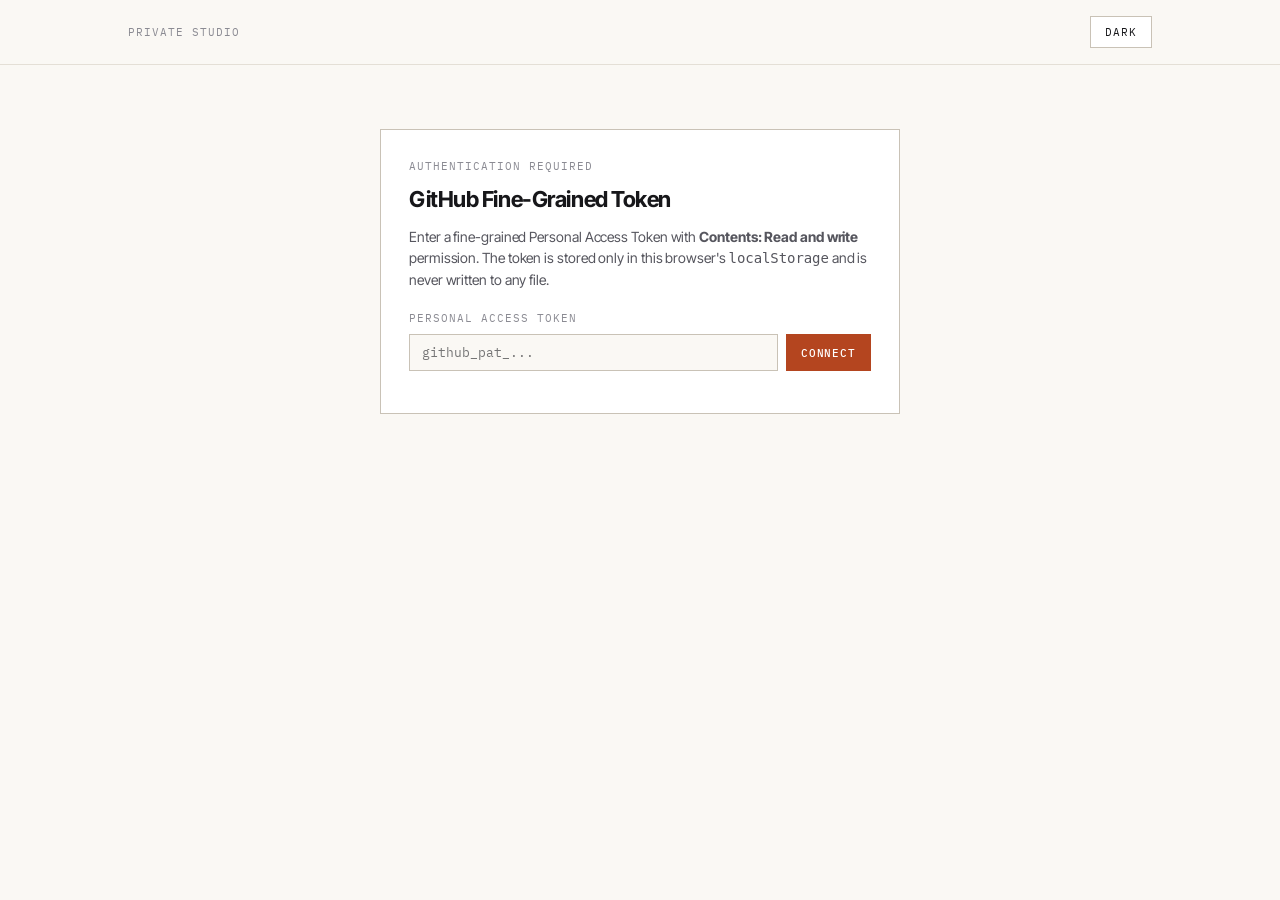
==== admin.html @ c1a2e20f "feat: migrate data.js to content.json and add GitHub API admin studio" ====
<!doctype html>
<html lang="en" data-theme="light">
<head>
  <meta charset="utf-8" />
  <meta name="viewport" content="width=device-width, initial-scale=1" />
  <meta name="robots" content="noindex,nofollow" />
  <title>Admin Panel</title>
  <link rel="preconnect" href="https://fonts.googleapis.com" />
  <link rel="preconnect" href="https://fonts.gstatic.com" crossorigin />
  <link href="https://fonts.googleapis.com/css2?family=IBM+Plex+Mono:wght@400;500;600&family=Inter+Tight:wght@400;500;600;700&display=swap" rel="stylesheet" />
  <link rel="stylesheet" href="styles.css" />
  <link rel="stylesheet" href="admin.css" />
</head>
<body class="admin-body">
  <header class="admin-head">
    <div class="admin-wrap admin-head-inner">
      <div class="admin-brand">
        <span class="admin-mono-label">PRIVATE STUDIO</span>
        <span class="admin-repo-badge" id="repoBadge" hidden></span>
      </div>
      <div class="admin-head-actions">
        <button type="button" class="admin-btn" id="themeToggle" aria-label="Switch colour theme">Dark</button>
        <button type="button" class="admin-btn" id="forgetTokenBtn" hidden>Forget token</button>
      </div>
    </div>
  </header>

  <main class="admin-wrap admin-main">
    <!-- ZERO-LEAK AUTH GATE: Nothing else is shown until token is verified -->
    <section class="admin-auth-card" id="authSection" aria-labelledby="authHeading">
      <div class="admin-mono-label">AUTHENTICATION REQUIRED</div>
      <h1 id="authHeading" class="admin-auth-title">GitHub Fine-Grained Token</h1>
      <p class="admin-auth-desc">
        Enter a fine-grained Personal Access Token with <strong>Contents: Read and write</strong> permission. The token is stored only in this browser's <code>localStorage</code> and is never written to any file.
      </p>
      <form id="authForm" class="admin-auth-form" autocomplete="off">
        <label for="tokenInput" class="admin-mono-label">Personal Access Token</label>
        <div class="admin-auth-row">
          <input
            id="tokenInput"
            type="password"
            placeholder="github_pat_..."
            autocomplete="off"
            spellcheck="false"
            required
          />
          <button type="submit" class="admin-btn admin-btn-accent" id="connectBtn">Connect</button>
        </div>
      </form>
      <div id="authStatus" class="admin-status-msg" role="status" aria-live="polite"></div>
    </section>

    <!-- WORKSPACE: Hidden until GET /repos/madhavkrishnanks/portfolio succeeds -->
    <section id="workspaceSection" hidden>
      <!-- Status / Warning Banner -->
      <div id="globalNotice" class="admin-notice" hidden role="alert"></div>

      <!-- Section Navigation Tabs -->
      <nav class="admin-tabs" role="tablist" aria-label="Content Sections">
        <button type="button" class="admin-tab is-active" role="tab" data-tab="profile">01 // Profile</button>
        <button type="button" class="admin-tab" role="tab" data-tab="projects">02 // Projects</button>
        <button type="button" class="admin-tab" role="tab" data-tab="experience">03 // Experience</button>
        <button type="button" class="admin-tab" role="tab" data-tab="recognition">04 // Recognition</button>
        <button type="button" class="admin-tab" role="tab" data-tab="skills">05 // Skills</button>
        <button type="button" class="admin-tab" role="tab" data-tab="about">06 // About</button>
      </nav>

      <!-- Active Tab Editor Container -->
      <div id="editorContainer" class="admin-editor-surface"></div>

      <!-- Sticky Save Bar -->
      <div class="admin-save-bar" id="saveBar">
        <div class="admin-save-info">
          <div class="admin-mono-label" id="dirtyIndicator">CLEAN // NO UNSAVED CHANGES</div>
          <div class="admin-diff-summary" id="diffSummary">All changes synced with main branch.</div>
        </div>
        <div class="admin-save-actions">
          <button type="button" class="admin-btn" id="reloadRemoteBtn" title="Reload content.json from GitHub">Reload from GitHub</button>
          <button type="button" class="admin-btn" id="restoreBackupBtn" disabled>Restore last local backup</button>
          <button type="button" class="admin-btn admin-btn-accent" id="saveToGithubBtn" disabled>Save to GitHub</button>
        </div>
      </div>
    </section>
  </main>

  <script src="admin.js" defer></script>
</body>
</html>
---- styles.css ----
/* ==================================================================
   Stylesheet — portfolio
   Plain CSS, no framework, no build step.
   ================================================================== */

:root {
  --bg: #faf8f4;
  --surface: #ffffff;
  --ink: #17171a;
  --ink-2: #56565e;
  --ink-3: #8b8b93;
  --rule: #e4dfd6;
  --rule-strong: #c9c2b6;
  --accent: #b4451f;
  --accent-ink: #ffffff;

  --sans: "Inter Tight", -apple-system, BlinkMacSystemFont, "Segoe UI", Roboto,
    Helvetica, Arial, sans-serif;
  --mono: "IBM Plex Mono", ui-monospace, SFMono-Regular, Menlo, Consolas,
    "Liberation Mono", monospace;

  --wrap: 1080px;
  --pad: 28px;

  --board-sub: #1d5544;
  --board-edge: #0e3325;
  --board-copper: #c8763c;
  --board-gold: #d9b25a;
  --board-silk: #f2eee3;
  --board-ic: #191a1c;
  --board-part: #6e6f75;
  --board-hole: #faf8f4;
  --board-plate: #ffffff;
  --board-plate-edge: rgba(20, 20, 22, 0.14);
}

html[data-theme="dark"] {
  --bg: #111112;
  --surface: #17171a;
  --ink: #f2f0ec;
  --ink-2: #a9a9b2;
  --ink-3: #6f6f78;
  --rule: #2a2a2e;
  --rule-strong: #3d3d43;
  --accent: #e2764a;
  --accent-ink: #17171a;

  --board-sub: #22654f;
  --board-edge: #0b2a1e;
  --board-copper: #d98a4e;
  --board-hole: #111112;
  --board-plate: #26262b;
  --board-plate-edge: rgba(255, 255, 255, 0.14);
}

* {
  box-sizing: border-box;
}

html {
  scroll-behavior: smooth;
  -webkit-text-size-adjust: 100%;
}

body {
  margin: 0;
  background: var(--bg);
  color: var(--ink);
  font-family: var(--sans);
  font-size: 16px;
  line-height: 1.6;
  letter-spacing: -0.005em;
  -webkit-font-smoothing: antialiased;
  text-rendering: optimizeLegibility;
}

a {
  color: inherit;
  text-decoration: none;
}

img {
  max-width: 100%;
  display: block;
}

::selection {
  background: var(--accent);
  color: var(--accent-ink);
}

/* ---------- layout ---------- */

.wrap {
  max-width: var(--wrap);
  margin: 0 auto;
  padding: 0 var(--pad);
}

.section {
  padding-block: 78px;
  border-top: 1px solid var(--rule);
}

.section:first-of-type {
  border-top: 0;
}

.section-head {
  display: flex;
  align-items: baseline;
  gap: 16px;
  margin-bottom: 34px;
}

.section-num {
  font-family: var(--mono);
  font-size: 11px;
  letter-spacing: 0.14em;
  color: var(--accent);
  text-transform: uppercase;
  white-space: nowrap;
}

.section-title {
  font-family: var(--mono);
  font-size: 11px;
  font-weight: 500;
  letter-spacing: 0.18em;
  text-transform: uppercase;
  color: var(--ink-2);
  margin: 0;
}

.section-rule {
  flex: 1;
  height: 1px;
  background: var(--rule);
  transform: translateY(-4px);
}

/* ---------- header ---------- */

.site-head {
  position: sticky;
  top: 0;
  z-index: 50;
  background: var(--bg);
  border-bottom: 1px solid var(--rule);
}

.site-head-inner {
  display: flex;
  align-items: center;
  justify-content: space-between;
  gap: 20px;
  height: 58px;
}

.brand {
  font-family: var(--mono);
  font-size: 12px;
  letter-spacing: 0.1em;
  text-transform: uppercase;
  font-weight: 500;
}

.brand span {
  color: var(--ink-3);
}

.nav {
  display: flex;
  align-items: center;
  gap: 22px;
}

.nav a {
  font-family: var(--mono);
  font-size: 11px;
  letter-spacing: 0.12em;
  text-transform: uppercase;
  color: var(--ink-2);
  padding: 4px 0;
  border-bottom: 1px solid transparent;
  transition: color 0.15s, border-color 0.15s;
}

.nav a:hover,
.nav a:focus-visible {
  color: var(--ink);
  border-bottom-color: var(--accent);
}

.theme-toggle {
  font-family: var(--mono);
  font-size: 10px;
  letter-spacing: 0.12em;
  text-transform: uppercase;
  color: var(--ink-2);
  background: transparent;
  border: 1px solid var(--rule-strong);
  padding: 5px 9px;
  cursor: pointer;
  transition: color 0.15s, border-color 0.15s;
}

.theme-toggle:hover {
  color: var(--ink);
  border-color: var(--ink-2);
}

/* ---------- hero ---------- */

.hero {
  --p: 0.14;
  --mx: 0;
  --my: 0;
  display: grid;
  grid-template-columns: minmax(0, 1.12fr) minmax(0, 0.88fr);
  gap: 44px;
  align-items: center;
  padding-block: 84px 66px;
}

.hero-text {
  min-width: 0;
}

/* exploded PCB — five SVG layers, separated by --p */

.board {
  position: relative;
  perspective: 1100px;
}

.board-inner {
  position: relative;
  width: 100%;
  aspect-ratio: 420 / 300;
  transform-style: preserve-3d;
  transform: rotateX(calc(var(--p) * 40deg + var(--my) * 5deg))
    rotateZ(calc(var(--p) * -12deg)) rotateY(calc(var(--mx) * -5deg));
  transition: transform 0.3s ease-out;
  transform-origin: 50% 55%;
}

.layer {
  position: absolute;
  inset: 0;
  transform: translate3d(0, calc(var(--p) * var(--dy) * 1px), 0);
  will-change: transform;
}

.layer svg {
  position: relative;
  width: 100%;
  height: 100%;
  display: block;
  overflow: visible;
}

.plate {
  position: absolute;
  inset: 0;
  border-radius: 10px;
  background: var(--board-plate);
  border: 1px solid var(--board-plate-edge);
  opacity: 0;
  opacity: calc(var(--p) * 0.44 - 0.06);
}

.layer-sub svg {
  filter: drop-shadow(0 20px 26px rgba(0, 0, 0, 0.22));
}

.layer-top svg {
  filter: drop-shadow(0 6px 10px rgba(0, 0, 0, 0.28));
}

.hero-status {
  display: inline-flex;
  align-items: center;
  gap: 9px;
  font-family: var(--mono);
  font-size: 10.5px;
  letter-spacing: 0.14em;
  text-transform: uppercase;
  color: var(--ink-2);
  margin-bottom: 26px;
}

.dot {
  width: 6px;
  height: 6px;
  border-radius: 50%;
  background: #2f9e6a;
  box-shadow: 0 0 0 3px rgba(47, 158, 106, 0.16);
}

.hero h1 {
  font-size: clamp(38px, 6.4vw, 68px);
  line-height: 1.02;
  letter-spacing: -0.035em;
  font-weight: 600;
  margin: 0 0 18px;
  max-width: 15ch;
}

.hero-role {
  font-family: var(--mono);
  font-size: 12px;
  letter-spacing: 0.16em;
  text-transform: uppercase;
  color: var(--accent);
  margin: 0 0 22px;
}

.hero-tagline {
  font-size: 18px;
  line-height: 1.62;
  color: var(--ink-2);
  max-width: 54ch;
  margin: 0 0 34px;
}

.hero-links {
  display: flex;
  flex-wrap: wrap;
  gap: 10px;
}

.chip {
  display: inline-flex;
  align-items: center;
  gap: 7px;
  font-family: var(--mono);
  font-size: 11px;
  letter-spacing: 0.1em;
  text-transform: uppercase;
  color: var(--ink);
  border: 1px solid var(--rule-strong);
  padding: 8px 13px;
  transition: background 0.15s, color 0.15s, border-color 0.15s;
}

.chip:hover,
.chip:focus-visible {
  background: var(--ink);
  color: var(--bg);
  border-color: var(--ink);
}

.chip .arrow {
  color: var(--ink-3);
  transition: color 0.15s;
}

.chip:hover .arrow {
  color: var(--bg);
}

/* ---------- project grid ---------- */

.work-grid {
  display: grid;
  grid-template-columns: repeat(2, minmax(0, 1fr));
  gap: 26px;
}

.card {
  display: flex;
  flex-direction: column;
  border: 1px solid var(--rule);
  background: var(--surface);
  transition: border-color 0.18s, transform 0.18s;
}

.card:hover,
.card:focus-within {
  border-color: var(--rule-strong);
}

.card-media {
  position: relative;
  aspect-ratio: 16 / 10;
  background: var(--bg);
  border-bottom: 1px solid var(--rule);
  overflow: hidden;
  color: var(--ink-3);
}

.card-media svg {
  width: 100%;
  height: 100%;
  display: block;
  transition: transform 0.5s cubic-bezier(0.2, 0.7, 0.2, 1);
}

.card:hover .card-media svg {
  transform: scale(1.035);
}

.card-body {
  padding: 20px 22px 22px;
  display: flex;
  flex-direction: column;
  gap: 10px;
  flex: 1;
}

.card-kicker {
  display: flex;
  justify-content: space-between;
  font-family: var(--mono);
  font-size: 10px;
  letter-spacing: 0.14em;
  text-transform: uppercase;
  color: var(--ink-3);
}

.card h3 {
  font-size: 20px;
  font-weight: 600;
  letter-spacing: -0.018em;
  margin: 0;
  line-height: 1.25;
}

.card h3 a::after {
  content: "";
  position: absolute;
  inset: 0;
}

.card {
  position: relative;
}

.card-summary {
  font-size: 14.5px;
  line-height: 1.55;
  color: var(--ink-2);
  margin: 0;
  flex: 1;
}

.tags {
  display: flex;
  flex-wrap: wrap;
  gap: 6px;
  margin-top: 4px;
}

.tag {
  font-family: var(--mono);
  font-size: 9.5px;
  letter-spacing: 0.1em;
  text-transform: uppercase;
  color: var(--ink-2);
  border: 1px solid var(--rule);
  padding: 3px 7px;
}

/* ---------- experience ---------- */

.xp {
  border-top: 1px solid var(--rule);
}

.xp-row {
  display: grid;
  grid-template-columns: 190px minmax(0, 1fr);
  gap: 34px;
  padding: 26px 0;
  border-bottom: 1px solid var(--rule);
}

.xp-period {
  font-family: var(--mono);
  font-size: 11px;
  letter-spacing: 0.08em;
  color: var(--ink-3);
  padding-top: 3px;
}

.xp-role {
  font-size: 17px;
  font-weight: 600;
  letter-spacing: -0.012em;
  margin: 0 0 3px;
}

.xp-org {
  font-size: 14px;
  color: var(--ink-2);
  margin: 0 0 14px;
}

.xp-org .sep {
  color: var(--ink-3);
  margin: 0 7px;
}

.xp ul {
  margin: 0;
  padding: 0;
  list-style: none;
  display: grid;
  gap: 9px;
}

.xp li {
  position: relative;
  padding-left: 18px;
  font-size: 14.5px;
  line-height: 1.58;
  color: var(--ink-2);
}

.xp li::before {
  content: "";
  position: absolute;
  left: 0;
  top: 10px;
  width: 6px;
  height: 1px;
  background: var(--rule-strong);
}

/* ---------- recognition ---------- */

.rec {
  border-top: 1px solid var(--rule);
}

.rec-row {
  display: grid;
  grid-template-columns: 190px minmax(0, 1fr);
  gap: 34px;
  padding: 22px 0;
  border-bottom: 1px solid var(--rule);
}

.rec-meta {
  display: flex;
  flex-direction: column;
  gap: 5px;
  padding-top: 2px;
}

.rec-kind {
  font-family: var(--mono);
  font-size: 9.5px;
  letter-spacing: 0.14em;
  text-transform: uppercase;
  color: var(--accent);
}

.rec-date {
  font-family: var(--mono);
  font-size: 11px;
  letter-spacing: 0.08em;
  color: var(--ink-3);
}

.rec-title {
  font-size: 16px;
  font-weight: 600;
  letter-spacing: -0.012em;
  line-height: 1.35;
  margin: 0 0 3px;
}

.rec-org {
  font-size: 13.5px;
  color: var(--ink-2);
  margin: 0 0 8px;
}

.rec-note {
  font-size: 14px;
  line-height: 1.6;
  color: var(--ink-2);
  margin: 0 0 10px;
  max-width: 64ch;
}

.rec-link {
  font-family: var(--mono);
  font-size: 10.5px;
  letter-spacing: 0.12em;
  text-transform: uppercase;
  color: var(--ink);
  border-bottom: 1px solid var(--rule-strong);
  padding-bottom: 2px;
  transition: color 0.15s, border-color 0.15s;
}

.rec-link:hover {
  color: var(--accent);
  border-color: var(--accent);
}

/* ---------- skills ---------- */

.skills-grid {
  display: grid;
  grid-template-columns: repeat(auto-fit, minmax(178px, 1fr));
  gap: 30px 26px;
}

.skill-group h4 {
  font-family: var(--mono);
  font-size: 10.5px;
  letter-spacing: 0.16em;
  text-transform: uppercase;
  color: var(--ink);
  margin: 0 0 14px;
  padding-bottom: 10px;
  border-bottom: 1px solid var(--rule);
}

.skill-list {
  list-style: none;
  margin: 0;
  padding: 0;
  display: grid;
  gap: 9px;
}

.skill-list li {
  display: flex;
  justify-content: space-between;
  gap: 12px;
  font-size: 13.5px;
  color: var(--ink-2);
}

.skill-list .lvl {
  font-family: var(--mono);
  font-size: 9.5px;
  letter-spacing: 0.1em;
  text-transform: uppercase;
  color: var(--ink-3);
  white-space: nowrap;
  padding-top: 2px;
}

/* ---------- about ---------- */

.about-grid {
  display: grid;
  grid-template-columns: minmax(0, 1.45fr) minmax(0, 1fr);
  gap: 52px;
}

.about-grid p {
  font-size: 16px;
  line-height: 1.68;
  color: var(--ink-2);
  margin: 0 0 18px;
  max-width: 58ch;
}

.now {
  list-style: none;
  margin: 0;
  padding: 0;
  display: grid;
  gap: 0;
  border-top: 1px solid var(--rule);
}

.now li {
  display: grid;
  grid-template-columns: 88px minmax(0, 1fr);
  gap: 14px;
  padding: 13px 0;
  border-bottom: 1px solid var(--rule);
  font-size: 13.5px;
  color: var(--ink-2);
}

.now .k {
  font-family: var(--mono);
  font-size: 10px;
  letter-spacing: 0.13em;
  text-transform: uppercase;
  color: var(--ink-3);
  padding-top: 2px;
}

/* ---------- contact / footer ---------- */

.contact {
  padding-block: 84px 64px;
  border-top: 1px solid var(--rule);
}

.contact h2 {
  font-size: clamp(28px, 4.2vw, 44px);
  letter-spacing: -0.03em;
  line-height: 1.1;
  font-weight: 600;
  margin: 0 0 26px;
  max-width: 20ch;
}

.contact-rows {
  display: grid;
  gap: 0;
  max-width: 620px;
  border-top: 1px solid var(--rule);
  margin-top: 34px;
}

.contact-row {
  display: flex;
  justify-content: space-between;
  align-items: center;
  gap: 16px;
  padding: 14px 0;
  border-bottom: 1px solid var(--rule);
}

.contact-row .k {
  font-family: var(--mono);
  font-size: 10px;
  letter-spacing: 0.14em;
  text-transform: uppercase;
  color: var(--ink-3);
}

.contact-row .v {
  font-size: 14.5px;
  color: var(--ink);
  border-bottom: 1px solid transparent;
  transition: border-color 0.15s, color 0.15s;
}

a.v:hover {
  color: var(--accent);
  border-bottom-color: var(--accent);
}

.site-foot {
  padding-block: 24px 44px;
  display: flex;
  justify-content: space-between;
  gap: 16px;
  flex-wrap: wrap;
  font-family: var(--mono);
  font-size: 10px;
  letter-spacing: 0.12em;
  text-transform: uppercase;
  color: var(--ink-3);
}

/* ---------- project detail page ---------- */

.detail-head {
  padding-block: 56px 40px;
}

.back {
  display: inline-flex;
  align-items: center;
  gap: 8px;
  font-family: var(--mono);
  font-size: 10.5px;
  letter-spacing: 0.13em;
  text-transform: uppercase;
  color: var(--ink-2);
  margin-bottom: 30px;
  border-bottom: 1px solid transparent;
  padding-bottom: 2px;
  transition: color 0.15s, border-color 0.15s;
}

.back:hover {
  color: var(--accent);
  border-bottom-color: var(--accent);
}

.detail-head h1 {
  font-size: clamp(32px, 5.2vw, 54px);
  line-height: 1.06;
  letter-spacing: -0.032em;
  font-weight: 600;
  margin: 0 0 18px;
  max-width: 22ch;
}

.detail-lede {
  font-size: 18px;
  line-height: 1.6;
  color: var(--ink-2);
  max-width: 56ch;
  margin: 0;
}

.meta {
  display: grid;
  grid-template-columns: repeat(4, minmax(0, 1fr));
  gap: 26px;
  margin: 40px 0 0;
  padding: 22px 0 0;
  border-top: 1px solid var(--rule);
}

.meta .k {
  font-family: var(--mono);
  font-size: 9.5px;
  letter-spacing: 0.15em;
  text-transform: uppercase;
  color: var(--ink-3);
  margin-bottom: 6px;
}

.meta .v {
  font-size: 14px;
  color: var(--ink);
}

.detail-body {
  display: grid;
  grid-template-columns: minmax(0, 1.5fr) minmax(0, 1fr);
  gap: 54px;
  padding: 8px 0 0;
}

.prose p {
  font-size: 16.5px;
  line-height: 1.72;
  color: var(--ink-2);
  margin: 0 0 20px;
  max-width: 62ch;
}

.prose p:first-child {
  color: var(--ink);
}

.hl-box h4 {
  font-family: var(--mono);
  font-size: 10.5px;
  letter-spacing: 0.16em;
  text-transform: uppercase;
  color: var(--ink);
  margin: 0 0 14px;
  padding-bottom: 10px;
  border-bottom: 1px solid var(--rule);
}

.hl-box ul {
  list-style: none;
  margin: 0 0 26px;
  padding: 0;
  display: grid;
  gap: 12px;
}

.hl-box li {
  font-size: 14px;
  line-height: 1.55;
  color: var(--ink-2);
  padding-left: 16px;
  position: relative;
}

.hl-box li::before {
  content: "";
  position: absolute;
  left: 0;
  top: 9px;
  width: 5px;
  height: 5px;
  background: var(--accent);
}

.media-strip {
  display: grid;
  grid-template-columns: repeat(2, minmax(0, 1fr));
  gap: 18px;
  padding: 44px 0 0;
  border-top: 1px solid var(--rule);
  margin-top: 40px;
}

.media-item {
  border: 1px solid var(--rule);
  background: var(--surface);
}

.media-frame {
  aspect-ratio: 16 / 9;
  max-height: 300px;
  display: grid;
  place-items: center;
  background: var(--bg);
  color: var(--ink-3);
  font-family: var(--mono);
  font-size: 10.5px;
  letter-spacing: 0.14em;
  text-transform: uppercase;
}

.media-frame .ph {
  opacity: 0.32;
  letter-spacing: 0.24em;
}

.media-frame img {
  width: 100%;
  height: 100%;
  object-fit: cover;
}

.media-cap {
  font-family: var(--mono);
  font-size: 10px;
  letter-spacing: 0.1em;
  text-transform: uppercase;
  color: var(--ink-3);
  padding: 11px 14px;
  border-top: 1px solid var(--rule);
}

.detail-nav {
  display: flex;
  justify-content: space-between;
  gap: 20px;
  padding: 40px 0 80px;
  margin-top: 44px;
  border-top: 1px solid var(--rule);
}

.detail-nav a {
  font-family: var(--mono);
  font-size: 10.5px;
  letter-spacing: 0.13em;
  text-transform: uppercase;
  color: var(--ink-2);
  border-bottom: 1px solid transparent;
  padding-bottom: 2px;
  transition: color 0.15s, border-color 0.15s;
}

.detail-nav a:hover {
  color: var(--accent);
  border-bottom-color: var(--accent);
}

.detail-nav .spacer {
  flex: 1;
}

/* ---------- reveal ---------- */

.reveal {
  opacity: 0;
  transform: translateY(12px);
  transition: opacity 0.6s ease, transform 0.6s cubic-bezier(0.2, 0.7, 0.2, 1);
}

.reveal.in {
  opacity: 1;
  transform: none;
}

/* ---------- responsive ---------- */

@media (max-width: 860px) {
  :root {
    --pad: 20px;
  }

  .work-grid,
  .skills-grid,
  .about-grid,
  .detail-body,
  .meta {
    grid-template-columns: minmax(0, 1fr);
  }

  .skills-grid {
    gap: 28px;
  }

  .meta {
    gap: 16px;
  }

  .xp-row,
  .rec-row {
    grid-template-columns: minmax(0, 1fr);
    gap: 8px;
  }

  .nav {
    gap: 14px;
  }

  .nav a.hide-sm {
    display: none;
  }
}

@media (max-width: 620px) {
  .nav a.hide-xs {
    display: none;
  }

  .nav {
    gap: 12px;
  }

  .media-strip {
    grid-template-columns: minmax(0, 1fr);
  }

  .hero {
    grid-template-columns: minmax(0, 1fr);
    gap: 34px;
    padding-block: 56px 46px;
  }

  .board {
    order: 2;
    width: 100%;
    max-width: 440px;
    margin: 0 auto;
  }

  .board-inner {
    transform: none;
  }

  .section {
    padding-block: 56px;
  }
}

@media (max-width: 460px) {
  .hero-tagline {
    font-size: 16.5px;
  }

  .brand span {
    display: none;
  }
}

@media (prefers-reduced-motion: reduce) {
  html {
    scroll-behavior: auto;
  }

  .reveal {
    opacity: 1;
    transform: none;
    transition: none;
  }

  .card-media svg,
  .card:hover .card-media svg {
    transition: none;
    transform: none;
  }

  .board-inner {
    transform: none;
    transition: none;
  }
}

/* ---------- print ---------- */

@media print {
  :root {
    --bg: #ffffff;
    --surface: #ffffff;
    --ink: #000000;
    --ink-2: #333333;
    --rule: #cccccc;
  }

  .site-head,
  .theme-toggle,
  .detail-nav,
  .hero-links,
  .card-media,
  .board {
    display: none;
  }

  .section {
    padding-block: 18px;
    break-inside: avoid;
  }

  .reveal {
    opacity: 1;
    transform: none;
  }
}
---- admin.css ----
/* ==========================================================================
   admin.css — Datasheet-styled private admin interface
   Matches styles.css variables: warm paper, near-black ink, rust accent,
   IBM Plex Mono uppercase labels, hairline borders.
   ========================================================================== */

:root {
  --bg: #faf8f4;
  --surface: #ffffff;
  --surface-alt: #f3efe8;
  --ink: #17171a;
  --ink-2: #56565e;
  --ink-3: #8b8b93;
  --rule: #e4dfd6;
  --rule-strong: #c9c2b6;
  --accent: #b4451f;
  --accent-ink: #ffffff;
  --ok: #1f6f43;
  --warn: #9a5b13;
  --err: #a62626;
  --sans: "Inter Tight", -apple-system, BlinkMacSystemFont, "Segoe UI", Roboto, Helvetica, Arial, sans-serif;
  --mono: "IBM Plex Mono", ui-monospace, SFMono-Regular, Menlo, Consolas, "Liberation Mono", monospace;
  --wrap: 1080px;
  --pad: 28px;
}

html[data-theme="dark"] {
  --bg: #111112;
  --surface: #17171a;
  --surface-alt: #1f1f24;
  --ink: #f2f0ec;
  --ink-2: #a9a9b2;
  --ink-3: #6e6e78;
  --rule: #2a2a30;
  --rule-strong: #3d3d46;
  --accent: #e05d33;
  --accent-ink: #ffffff;
  --ok: #34b36a;
  --warn: #e09b3d;
  --err: #e05555;
}

.admin-body {
  background: var(--bg);
  color: var(--ink);
  font-family: var(--sans);
  line-height: 1.5;
  margin: 0;
  padding-bottom: 110px;
  -webkit-font-smoothing: antialiased;
}

.admin-wrap {
  max-width: var(--wrap);
  margin-inline: auto;
  padding-inline: var(--pad);
}

.admin-head {
  border-bottom: 1px solid var(--rule);
  background: var(--bg);
  position: sticky;
  top: 0;
  z-index: 40;
}

.admin-head-inner {
  display: flex;
  align-items: center;
  justify-content: space-between;
  padding-block: 16px;
  gap: 16px;
  flex-wrap: wrap;
}

.admin-brand {
  display: flex;
  align-items: center;
  gap: 12px;
  flex-wrap: wrap;
}

.admin-mono-label {
  font-family: var(--mono);
  font-size: 11px;
  text-transform: uppercase;
  letter-spacing: 0.09em;
  color: var(--ink-3);
}

.admin-repo-badge {
  font-family: var(--mono);
  font-size: 11.5px;
  color: var(--ink);
  border: 1px solid var(--rule-strong);
  background: var(--surface);
  padding: 3px 9px;
}

.admin-head-actions {
  display: flex;
  align-items: center;
  gap: 10px;
}

.admin-btn {
  font-family: var(--mono);
  font-size: 11px;
  text-transform: uppercase;
  letter-spacing: 0.08em;
  padding: 8px 14px;
  border: 1px solid var(--rule-strong);
  background: var(--surface);
  color: var(--ink);
  cursor: pointer;
  transition: border-color 0.15s, background 0.15s, opacity 0.15s;
}

.admin-btn:hover:not(:disabled) {
  border-color: var(--accent);
  color: var(--accent);
}

.admin-btn:disabled {
  opacity: 0.45;
  cursor: not-allowed;
}

.admin-btn-accent {
  background: var(--accent);
  color: var(--accent-ink);
  border-color: var(--accent);
  font-weight: 500;
}

.admin-btn-accent:hover:not(:disabled) {
  background: var(--accent);
  color: var(--accent-ink);
  opacity: 0.9;
}

.admin-btn-danger {
  color: var(--err);
  border-color: var(--rule-strong);
}

.admin-btn-danger:hover:not(:disabled) {
  border-color: var(--err);
  color: var(--err);
}

.admin-btn-sm {
  padding: 4px 9px;
  font-size: 10.5px;
}

/* Auth Card */
.admin-auth-card {
  max-width: 520px;
  margin: 64px auto;
  border: 1px solid var(--rule-strong);
  background: var(--surface);
  padding: 28px;
}

.admin-auth-title {
  font-size: 22px;
  letter-spacing: -0.02em;
  margin: 8px 0 10px;
}

.admin-auth-desc {
  font-size: 14px;
  color: var(--ink-2);
  margin: 0 0 20px;
}

.admin-auth-form {
  display: flex;
  flex-direction: column;
  gap: 8px;
}

.admin-auth-row {
  display: flex;
  gap: 8px;
}

.admin-auth-row input {
  flex: 1;
  padding: 9px 12px;
  border: 1px solid var(--rule-strong);
  background: var(--bg);
  color: var(--ink);
  font-family: var(--mono);
  font-size: 13px;
}

.admin-status-msg {
  margin-top: 14px;
  font-family: var(--mono);
  font-size: 12px;
  color: var(--ink-2);
}

.admin-status-msg.is-error {
  color: var(--err);
}

.admin-status-msg.is-ok {
  color: var(--ok);
}

/* Notices */
.admin-notice {
  margin-top: 20px;
  padding: 12px 16px;
  border: 1px solid var(--rule-strong);
  border-left: 4px solid var(--accent);
  background: var(--surface);
  font-family: var(--mono);
  font-size: 12px;
  color: var(--ink);
}

.admin-notice.is-error {
  border-left-color: var(--err);
  color: var(--err);
}

.admin-notice.is-ok {
  border-left-color: var(--ok);
}

/* Tabs */
.admin-tabs {
  display: flex;
  flex-wrap: wrap;
  gap: 4px;
  border-bottom: 1px solid var(--rule);
  margin-top: 24px;
  padding-bottom: 0;
}

.admin-tab {
  font-family: var(--mono);
  font-size: 11.5px;
  text-transform: uppercase;
  letter-spacing: 0.08em;
  padding: 11px 16px;
  border: 1px solid transparent;
  border-bottom: 2px solid transparent;
  background: transparent;
  color: var(--ink-2);
  cursor: pointer;
}

.admin-tab:hover {
  color: var(--ink);
}

.admin-tab.is-active {
  color: var(--accent);
  border-color: var(--rule);
  border-bottom-color: var(--accent);
  background: var(--surface);
  font-weight: 600;
}

/* Editor Surface */
.admin-editor-surface {
  border: 1px solid var(--rule);
  border-top: none;
  background: var(--surface);
  padding: 24px;
  min-height: 420px;
}

.admin-section-header {
  display: flex;
  align-items: center;
  justify-content: space-between;
  gap: 12px;
  flex-wrap: wrap;
  padding-bottom: 14px;
  margin-bottom: 20px;
  border-bottom: 1px solid var(--rule);
}

.admin-section-header h2 {
  font-size: 18px;
  margin: 0;
  letter-spacing: -0.015em;
}

.admin-grid-2 {
  display: grid;
  grid-template-columns: 1fr 1fr;
  gap: 14px;
}

.admin-grid-3 {
  display: grid;
  grid-template-columns: 1fr 1fr 1fr;
  gap: 14px;
}

@media (max-width: 760px) {
  .admin-grid-2,
  .admin-grid-3 {
    grid-template-columns: 1fr;
  }
}

.admin-field {
  display: flex;
  flex-direction: column;
  gap: 6px;
  margin-bottom: 14px;
}

.admin-field label {
  font-family: var(--mono);
  font-size: 11px;
  text-transform: uppercase;
  letter-spacing: 0.08em;
  color: var(--ink-3);
}

.admin-field input,
.admin-field textarea,
.admin-field select {
  padding: 8px 10px;
  border: 1px solid var(--rule-strong);
  background: var(--bg);
  color: var(--ink);
  font-family: var(--sans);
  font-size: 14px;
  width: 100%;
  box-sizing: border-box;
}

.admin-field input.mono-input {
  font-family: var(--mono);
  font-size: 12.5px;
}

.admin-field textarea {
  min-height: 82px;
  resize: vertical;
  line-height: 1.5;
}

.admin-field input:focus,
.admin-field textarea:focus,
.admin-field select:focus {
  outline: none;
  border-color: var(--accent);
}

.admin-field-hint {
  font-family: var(--mono);
  font-size: 11px;
  color: var(--ink-3);
}

.admin-field-error {
  font-family: var(--mono);
  font-size: 11px;
  color: var(--err);
}

/* Two-column Projects Workspace */
.admin-projects-layout {
  display: grid;
  grid-template-columns: 290px 1fr;
  gap: 24px;
  align-items: start;
}

@media (max-width: 860px) {
  .admin-projects-layout {
    grid-template-columns: 1fr;
  }
}

.admin-proj-list {
  border: 1px solid var(--rule);
  background: var(--bg);
  display: flex;
  flex-direction: column;
}

.admin-proj-row {
  display: flex;
  align-items: center;
  justify-content: space-between;
  gap: 8px;
  padding: 10px 12px;
  border-bottom: 1px solid var(--rule);
  cursor: pointer;
  background: var(--bg);
}

.admin-proj-row:last-child {
  border-bottom: none;
}

.admin-proj-row.is-selected {
  background: var(--surface);
  border-left: 3px solid var(--accent);
}

.admin-proj-row-title {
  font-size: 13.5px;
  font-weight: 600;
  display: block;
}

.admin-proj-row-slug {
  font-family: var(--mono);
  font-size: 10.5px;
  color: var(--ink-3);
}

.admin-proj-row-controls {
  display: flex;
  gap: 3px;
}

/* Sub-cards / Repeatable blocks */
.admin-card-block {
  border: 1px solid var(--rule);
  background: var(--bg);
  padding: 16px;
  margin-bottom: 14px;
}

.admin-card-block-head {
  display: flex;
  align-items: center;
  justify-content: space-between;
  gap: 8px;
  padding-bottom: 10px;
  margin-bottom: 12px;
  border-bottom: 1px solid var(--rule);
}

.admin-inline-row {
  display: flex;
  gap: 8px;
  align-items: center;
  margin-bottom: 8px;
}

.admin-inline-row input,
.admin-inline-row textarea {
  flex: 1;
}

/* Media Dropzone & Thumbnails */
.admin-dropzone {
  border: 1.5px dashed var(--accent);
  background: var(--bg);
  padding: 22px;
  text-align: center;
  cursor: pointer;
  transition: background 0.15s;
  margin-bottom: 14px;
}

.admin-dropzone.is-dragover,
.admin-dropzone:hover {
  background: var(--surface-alt);
}

.admin-media-grid {
  display: grid;
  grid-template-columns: repeat(auto-fill, minmax(210px, 1fr));
  gap: 12px;
}

.admin-media-item {
  border: 1px solid var(--rule-strong);
  background: var(--bg);
  display: flex;
  flex-direction: column;
  position: relative;
}

.admin-media-thumb {
  height: 136px;
  background: var(--surface-alt);
  border-bottom: 1px solid var(--rule);
  position: relative;
  overflow: hidden;
  display: flex;
  align-items: center;
  justify-content: center;
}

.admin-media-thumb img {
  width: 100%;
  height: 100%;
  object-fit: cover;
  display: block;
}

.admin-media-spinner {
  position: absolute;
  inset: 0;
  background: rgba(23, 23, 26, 0.72);
  color: #faf8f4;
  font-family: var(--mono);
  font-size: 11px;
  text-transform: uppercase;
  letter-spacing: 0.08em;
  display: flex;
  align-items: center;
  justify-content: center;
}

.admin-media-meta {
  padding: 10px;
  display: flex;
  flex-direction: column;
  gap: 6px;
}

.admin-media-path {
  font-family: var(--mono);
  font-size: 10px;
  color: var(--ink-3);
  word-break: break-all;
}

/* Sticky Save Bar */
.admin-save-bar {
  position: fixed;
  bottom: 0;
  left: 0;
  right: 0;
  background: var(--surface);
  border-top: 2px solid var(--accent);
  padding: 12px var(--pad);
  z-index: 50;
  display: flex;
  align-items: center;
  justify-content: space-between;
  gap: 16px;
  flex-wrap: wrap;
  box-shadow: 0 -4px 18px rgba(0, 0, 0, 0.08);
}

.admin-save-info {
  display: flex;
  flex-direction: column;
  gap: 2px;
}

.admin-diff-summary {
  font-size: 13px;
  color: var(--ink-2);
}

.admin-save-actions {
  display: flex;
  align-items: center;
  gap: 8px;
  flex-wrap: wrap;
}
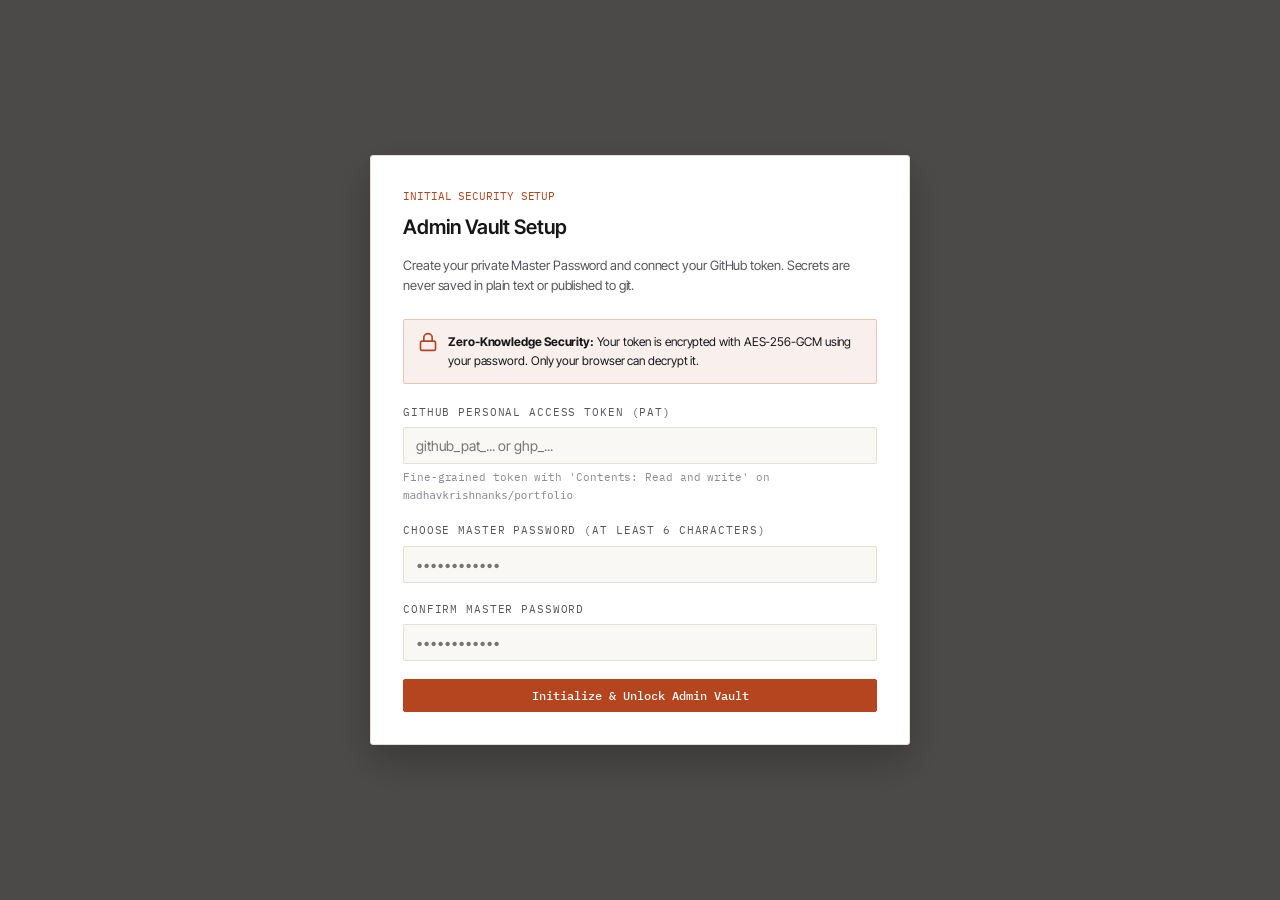
==== commit 142f80f4: "feat: add secure client-side admin studio and custom sections engine" ====
--- a/admin.html
+++ b/admin.html
@@ -1,88 +1,824 @@
-<!doctype html>
+<!DOCTYPE html>
 <html lang="en" data-theme="light">
+
 <head>
-  <meta charset="utf-8" />
-  <meta name="viewport" content="width=device-width, initial-scale=1" />
-  <meta name="robots" content="noindex,nofollow" />
-  <title>Admin Panel</title>
-  <link rel="preconnect" href="https://fonts.googleapis.com" />
-  <link rel="preconnect" href="https://fonts.gstatic.com" crossorigin />
-  <link href="https://fonts.googleapis.com/css2?family=IBM+Plex+Mono:wght@400;500;600&family=Inter+Tight:wght@400;500;600;700&display=swap" rel="stylesheet" />
-  <link rel="stylesheet" href="styles.css" />
-  <link rel="stylesheet" href="admin.css" />
+  <meta charset="utf-8">
+  <meta name="viewport" content="width=device-width, initial-scale=1">
+  <title>Portfolio Admin — Madhavkrishnan K S</title>
+  <link rel="preconnect" href="https://fonts.googleapis.com">
+  <link rel="preconnect" href="https://fonts.gstatic.com" crossorigin>
+  <link
+    href="https://fonts.googleapis.com/css2?family=IBM+Plex+Mono:wght@400;500;600&family=Inter+Tight:wght@400;500;600;700&display=swap"
+    rel="stylesheet">
+  <link rel="stylesheet" href="styles.css">
+  <style>
+    /* Admin Dashboard Specific Styles */
+    :root {
+      --admin-bg: var(--bg);
+      --admin-surface: var(--surface);
+      --admin-border: var(--rule);
+      --admin-accent: var(--accent);
+      --admin-danger: #c53030;
+      --admin-success: #2f855a;
+    }
+
+    body.admin-body {
+      background-color: var(--admin-bg);
+      color: var(--ink);
+      font-family: var(--sans);
+      min-height: 100vh;
+      display: flex;
+      flex-direction: column;
+    }
+
+    /* Top Bar */
+    .admin-bar {
+      border-bottom: 1px solid var(--admin-border);
+      background: var(--admin-surface);
+      position: sticky;
+      top: 0;
+      z-index: 50;
+      padding: 12px 0;
+    }
+
+    .admin-bar-inner {
+      display: flex;
+      align-items: center;
+      justify-content: space-between;
+      gap: 16px;
+      flex-wrap: wrap;
+    }
+
+    .admin-brand {
+      display: flex;
+      align-items: center;
+      gap: 10px;
+      font-family: var(--mono);
+      font-weight: 500;
+      font-size: 14px;
+    }
+
+    .admin-badge {
+      font-size: 10px;
+      text-transform: uppercase;
+      letter-spacing: 0.1em;
+      padding: 3px 8px;
+      border: 1px solid var(--admin-accent);
+      color: var(--admin-accent);
+      border-radius: 2px;
+    }
+
+    .admin-actions {
+      display: flex;
+      align-items: center;
+      gap: 10px;
+    }
+
+    /* Buttons */
+    .btn {
+      font-family: var(--mono);
+      font-size: 12px;
+      padding: 8px 14px;
+      border: 1px solid var(--admin-border);
+      background: var(--admin-surface);
+      color: var(--ink);
+      cursor: pointer;
+      display: inline-flex;
+      align-items: center;
+      gap: 6px;
+      border-radius: 2px;
+      transition: all 0.15s ease;
+      text-decoration: none;
+    }
+
+    .btn:hover {
+      border-color: var(--ink-2);
+    }
+
+    .btn-primary {
+      background: var(--admin-accent);
+      color: #fff !important;
+      border-color: var(--admin-accent);
+      font-weight: 500;
+    }
+
+    .btn-primary:hover {
+      opacity: 0.9;
+    }
+
+    .btn-primary:disabled {
+      opacity: 0.5;
+      cursor: not-allowed;
+    }
+
+    .btn-danger {
+      color: var(--admin-danger);
+      border-color: rgba(197, 48, 48, 0.4);
+    }
+
+    .btn-danger:hover {
+      background: rgba(197, 48, 48, 0.08);
+      border-color: var(--admin-danger);
+    }
+
+    .btn-sm {
+      padding: 4px 10px;
+      font-size: 11px;
+    }
+
+    /* Tabs */
+    .admin-nav {
+      display: flex;
+      gap: 4px;
+      border-bottom: 1px solid var(--admin-border);
+      margin-top: 18px;
+      overflow-x: auto;
+      padding-bottom: 2px;
+    }
+
+    .tab-btn {
+      font-family: var(--mono);
+      font-size: 12px;
+      padding: 10px 16px;
+      border: 1px solid transparent;
+      border-bottom: none;
+      background: none;
+      color: var(--ink-2);
+      cursor: pointer;
+      white-space: nowrap;
+      transition: all 0.15s ease;
+    }
+
+    .tab-btn:hover {
+      color: var(--ink);
+    }
+
+    .tab-btn.active {
+      color: var(--admin-accent);
+      border-color: var(--admin-border);
+      border-bottom-color: var(--admin-surface);
+      background: var(--admin-surface);
+      margin-bottom: -1px;
+      font-weight: 500;
+    }
+
+    /* Content Area */
+    .admin-main {
+      flex: 1;
+      padding: 28px 0 60px;
+    }
+
+    .tab-pane {
+      display: none;
+    }
+
+    .tab-pane.active {
+      display: block;
+    }
+
+    /* Cards & Containers */
+    .admin-card {
+      background: var(--admin-surface);
+      border: 1px solid var(--admin-border);
+      padding: 24px;
+      margin-bottom: 20px;
+      border-radius: 2px;
+    }
+
+    .admin-card-head {
+      display: flex;
+      align-items: center;
+      justify-content: space-between;
+      margin-bottom: 18px;
+      border-bottom: 1px solid var(--admin-border);
+      padding-bottom: 12px;
+    }
+
+    .admin-card-title {
+      font-size: 16px;
+      font-weight: 600;
+      margin: 0;
+      display: flex;
+      align-items: center;
+      gap: 8px;
+    }
+
+    /* Forms */
+    .form-group {
+      margin-bottom: 18px;
+    }
+
+    .form-label {
+      display: block;
+      font-family: var(--mono);
+      font-size: 11px;
+      letter-spacing: 0.08em;
+      text-transform: uppercase;
+      color: var(--ink-2);
+      margin-bottom: 6px;
+    }
+
+    .form-control {
+      width: 100%;
+      padding: 9px 12px;
+      font-family: var(--sans);
+      font-size: 14px;
+      background: var(--admin-bg);
+      border: 1px solid var(--admin-border);
+      color: var(--ink);
+      border-radius: 2px;
+      outline: none;
+      transition: border-color 0.15s ease;
+      box-sizing: border-box;
+    }
+
+    .form-control:focus {
+      border-color: var(--admin-accent);
+    }
+
+    textarea.form-control {
+      min-height: 90px;
+      resize: vertical;
+      line-height: 1.5;
+    }
+
+    .form-hint {
+      font-size: 11px;
+      color: var(--ink-3);
+      margin-top: 5px;
+      font-family: var(--mono);
+    }
+
+    .form-row {
+      display: grid;
+      grid-template-columns: repeat(auto-fit, minmax(240px, 1fr));
+      gap: 16px;
+    }
+
+    /* Item List */
+    .item-list {
+      display: flex;
+      flex-direction: column;
+      gap: 12px;
+    }
+
+    .item-row {
+      display: flex;
+      align-items: center;
+      justify-content: space-between;
+      padding: 14px 16px;
+      border: 1px solid var(--admin-border);
+      background: var(--admin-bg);
+      border-radius: 2px;
+      gap: 16px;
+    }
+
+    .item-info {
+      flex: 1;
+      min-width: 0;
+    }
+
+    .item-title {
+      font-size: 14px;
+      font-weight: 600;
+      margin-bottom: 4px;
+      display: flex;
+      align-items: center;
+      gap: 8px;
+    }
+
+    .item-meta {
+      font-family: var(--mono);
+      font-size: 11px;
+      color: var(--ink-3);
+    }
+
+    .item-actions {
+      display: flex;
+      align-items: center;
+      gap: 8px;
+    }
+
+    /* Media Uploader */
+    .upload-zone {
+      border: 2px dashed var(--admin-border);
+      padding: 30px 20px;
+      text-align: center;
+      cursor: pointer;
+      background: var(--admin-bg);
+      border-radius: 2px;
+      transition: all 0.2s ease;
+      margin-bottom: 16px;
+    }
+
+    .upload-zone:hover,
+    .upload-zone.dragover {
+      border-color: var(--admin-accent);
+      background: rgba(180, 69, 31, 0.04);
+    }
+
+    .upload-zone-icon {
+      font-size: 28px;
+      color: var(--admin-accent);
+      margin-bottom: 8px;
+    }
+
+    .upload-zone-text {
+      font-size: 13px;
+      color: var(--ink-2);
+    }
+
+    .upload-zone-hint {
+      font-size: 11px;
+      color: var(--ink-3);
+      font-family: var(--mono);
+      margin-top: 4px;
+    }
+
+    .media-gallery-grid {
+      display: grid;
+      grid-template-columns: repeat(auto-fill, minmax(180px, 1fr));
+      gap: 14px;
+      margin-top: 14px;
+    }
+
+    .media-thumb-card {
+      position: relative;
+      border: 1px solid var(--admin-border);
+      background: var(--admin-surface);
+      border-radius: 2px;
+      overflow: hidden;
+    }
+
+    .media-thumb-img {
+      width: 100%;
+      aspect-ratio: 16 / 9;
+      object-fit: cover;
+      display: block;
+      background: #111;
+    }
+
+    .media-thumb-body {
+      padding: 8px 10px;
+    }
+
+    .media-thumb-caption {
+      font-size: 11px;
+      color: var(--ink-2);
+      width: 100%;
+      border: 1px solid transparent;
+      padding: 4px;
+      border-radius: 2px;
+    }
+
+    .media-thumb-caption:focus {
+      border-color: var(--admin-accent);
+      background: var(--admin-bg);
+    }
+
+    .media-thumb-del {
+      position: absolute;
+      top: 6px;
+      right: 6px;
+      background: rgba(0, 0, 0, 0.75);
+      color: #fff;
+      border: none;
+      width: 22px;
+      height: 22px;
+      border-radius: 50%;
+      cursor: pointer;
+      display: grid;
+      place-items: center;
+      font-size: 12px;
+    }
+
+    /* Modal / Auth Screen */
+    .modal-backdrop {
+      position: fixed;
+      inset: 0;
+      background: rgba(0, 0, 0, 0.7);
+      backdrop-filter: blur(4px);
+      display: flex;
+      align-items: center;
+      justify-content: center;
+      z-index: 100;
+      padding: 20px;
+    }
+
+    .modal-box {
+      background: var(--admin-surface);
+      border: 1px solid var(--admin-border);
+      width: 100%;
+      max-width: 540px;
+      padding: 32px;
+      border-radius: 3px;
+      box-shadow: 0 16px 40px rgba(0, 0, 0, 0.25);
+    }
+
+    .modal-box-lg {
+      max-width: 820px;
+      max-height: 90vh;
+      overflow-y: auto;
+    }
+
+    .modal-title {
+      font-size: 20px;
+      font-weight: 600;
+      margin: 0 0 8px;
+    }
+
+    .modal-sub {
+      font-size: 13px;
+      color: var(--ink-2);
+      margin-bottom: 24px;
+      line-height: 1.5;
+    }
+
+    /* Security callout */
+    .vault-banner {
+      background: rgba(180, 69, 31, 0.08);
+      border: 1px solid rgba(180, 69, 31, 0.25);
+      padding: 12px 14px;
+      border-radius: 2px;
+      font-size: 12px;
+      color: var(--ink);
+      margin-bottom: 20px;
+      display: flex;
+      gap: 10px;
+    }
+
+    .vault-banner svg {
+      flex-shrink: 0;
+      color: var(--admin-accent);
+    }
+
+    /* Status notification toast */
+    .toast-container {
+      position: fixed;
+      bottom: 24px;
+      right: 24px;
+      z-index: 150;
+      display: flex;
+      flex-direction: column;
+      gap: 10px;
+    }
+
+    .toast {
+      background: var(--ink);
+      color: var(--bg);
+      padding: 12px 18px;
+      border-radius: 2px;
+      font-family: var(--mono);
+      font-size: 12px;
+      box-shadow: 0 4px 14px rgba(0, 0, 0, 0.2);
+      display: flex;
+      align-items: center;
+      gap: 10px;
+      animation: toastIn 0.25s ease;
+    }
+
+    .toast-success {
+      border-left: 4px solid var(--admin-success);
+    }
+
+    .toast-error {
+      border-left: 4px solid var(--admin-danger);
+    }
+
+    @keyframes toastIn {
+      from {
+        opacity: 0;
+        transform: translateY(10px);
+      }
+      to {
+        opacity: 1;
+        transform: translateY(0);
+      }
+    }
+
+    /* Responsive */
+    @media (max-width: 680px) {
+      .admin-bar-inner {
+        flex-direction: column;
+        align-items: stretch;
+      }
+      .admin-actions {
+        justify-content: flex-end;
+      }
+      .modal-box {
+        padding: 20px;
+      }
+    }
+  </style>
 </head>
+
 <body class="admin-body">
-  <header class="admin-head">
-    <div class="admin-wrap admin-head-inner">
-      <div class="admin-brand">
-        <span class="admin-mono-label">PRIVATE STUDIO</span>
-        <span class="admin-repo-badge" id="repoBadge" hidden></span>
-      </div>
-      <div class="admin-head-actions">
-        <button type="button" class="admin-btn" id="themeToggle" aria-label="Switch colour theme">Dark</button>
-        <button type="button" class="admin-btn" id="forgetTokenBtn" hidden>Forget token</button>
+
+  <!-- AUTH SCREEN MODAL (Visible when locked) -->
+  <div class="modal-backdrop" id="auth-modal" style="display: flex;">
+    <div class="modal-box" id="auth-screen">
+      <!-- Injected dynamically: either Login or Initial Setup -->
+      <div id="auth-content">
+        <div style="font-family: var(--mono); font-size: 11px; text-transform: uppercase; color: var(--admin-accent); margin-bottom: 6px;">Initial Security Setup</div>
+        <h2 class="modal-title">Admin Vault Setup</h2>
+        <p class="modal-sub">Create your private Master Password and connect your GitHub token. Secrets are never saved in plain text or published to git.</p>
+        
+        <div class="vault-banner">
+          <svg width="20" height="20" viewBox="0 0 24 24" fill="none" stroke="currentColor" stroke-width="2"><rect x="3" y="11" width="18" height="11" rx="2" ry="2"></rect><path d="M7 11V7a5 5 0 0 1 10 0v4"></path></svg>
+          <div><strong>Zero-Knowledge Security:</strong> Your token is encrypted with AES-256-GCM using your password. Only your browser can decrypt it.</div>
+        </div>
+
+        <form id="setup-form">
+          <div class="form-group">
+            <label class="form-label">GitHub Personal Access Token (PAT)</label>
+            <input type="password" class="form-control" id="setup-token" placeholder="github_pat_... or ghp_..." required autocomplete="off">
+            <div class="form-hint">Token with 'Contents: Read and write' on <code>madhavkrishnanks/portfolio</code></div>
+          </div>
+          <div class="form-group">
+            <label class="form-label">Choose Master Password (at least 6 characters)</label>
+            <input type="password" class="form-control" id="setup-pass" required minlength="6" placeholder="••••••••••••">
+          </div>
+          <div class="form-group">
+            <label class="form-label">Confirm Master Password</label>
+            <input type="password" class="form-control" id="setup-pass-confirm" required minlength="6" placeholder="••••••••••••">
+          </div>
+          <div id="setup-error" style="color: var(--admin-danger); font-size: 12px; margin-bottom: 12px; display: none;"></div>
+          <button type="submit" class="btn btn-primary" style="width: 100%; justify-content: center;" id="btn-submit-setup">
+            Initialize & Unlock Admin Vault
+          </button>
+        </form>
       </div>
     </div>
-  </header>
-
-  <main class="admin-wrap admin-main">
-    <!-- ZERO-LEAK AUTH GATE: Nothing else is shown until token is verified -->
-    <section class="admin-auth-card" id="authSection" aria-labelledby="authHeading">
-      <div class="admin-mono-label">AUTHENTICATION REQUIRED</div>
-      <h1 id="authHeading" class="admin-auth-title">GitHub Fine-Grained Token</h1>
-      <p class="admin-auth-desc">
-        Enter a fine-grained Personal Access Token with <strong>Contents: Read and write</strong> permission. The token is stored only in this browser's <code>localStorage</code> and is never written to any file.
-      </p>
-      <form id="authForm" class="admin-auth-form" autocomplete="off">
-        <label for="tokenInput" class="admin-mono-label">Personal Access Token</label>
-        <div class="admin-auth-row">
-          <input
-            id="tokenInput"
-            type="password"
-            placeholder="github_pat_..."
-            autocomplete="off"
-            spellcheck="false"
-            required
-          />
-          <button type="submit" class="admin-btn admin-btn-accent" id="connectBtn">Connect</button>
-        </div>
-      </form>
-      <div id="authStatus" class="admin-status-msg" role="status" aria-live="polite"></div>
-    </section>
-
-    <!-- WORKSPACE: Hidden until GET /repos/madhavkrishnanks/portfolio succeeds -->
-    <section id="workspaceSection" hidden>
-      <!-- Status / Warning Banner -->
-      <div id="globalNotice" class="admin-notice" hidden role="alert"></div>
-
-      <!-- Section Navigation Tabs -->
-      <nav class="admin-tabs" role="tablist" aria-label="Content Sections">
-        <button type="button" class="admin-tab is-active" role="tab" data-tab="profile">01 // Profile</button>
-        <button type="button" class="admin-tab" role="tab" data-tab="projects">02 // Projects</button>
-        <button type="button" class="admin-tab" role="tab" data-tab="experience">03 // Experience</button>
-        <button type="button" class="admin-tab" role="tab" data-tab="recognition">04 // Recognition</button>
-        <button type="button" class="admin-tab" role="tab" data-tab="skills">05 // Skills</button>
-        <button type="button" class="admin-tab" role="tab" data-tab="about">06 // About</button>
-      </nav>
-
-      <!-- Active Tab Editor Container -->
-      <div id="editorContainer" class="admin-editor-surface"></div>
-
-      <!-- Sticky Save Bar -->
-      <div class="admin-save-bar" id="saveBar">
-        <div class="admin-save-info">
-          <div class="admin-mono-label" id="dirtyIndicator">CLEAN // NO UNSAVED CHANGES</div>
-          <div class="admin-diff-summary" id="diffSummary">All changes synced with main branch.</div>
-        </div>
-        <div class="admin-save-actions">
-          <button type="button" class="admin-btn" id="reloadRemoteBtn" title="Reload content.json from GitHub">Reload from GitHub</button>
-          <button type="button" class="admin-btn" id="restoreBackupBtn" disabled>Restore last local backup</button>
-          <button type="button" class="admin-btn admin-btn-accent" id="saveToGithubBtn" disabled>Save to GitHub</button>
-        </div>
-      </div>
-    </section>
-  </main>
-
-  <script src="admin.js" defer></script>
+  </div>
+
+  <!-- MAIN ADMIN APP (Hidden until unlocked) -->
+  <div id="admin-app" style="display: none;">
+    <!-- Top Action Bar -->
+    <header class="admin-bar">
+      <div class="wrap admin-bar-inner">
+        <div class="admin-brand">
+          <span>Madhavkrishnan</span>
+          <span class="admin-badge">Admin Studio</span>
+          <span id="repo-status" style="font-size: 11px; color: var(--ink-3);">● Authenticated</span>
+        </div>
+        <div class="admin-actions">
+          <button class="btn btn-sm" id="btn-preview-draft" title="Preview site with your unsaved draft">
+            Preview Draft ↗
+          </button>
+          <button class="btn btn-sm" id="btn-backup-data" title="Download data.js to your device as backup">
+            Backup data.js
+          </button>
+          <button class="btn btn-sm btn-primary" id="btn-publish-github">
+            <span id="publish-spinner" style="display: none;">⏳</span> Publish to GitHub
+          </button>
+          <button class="btn btn-sm btn-danger" id="btn-lock" title="Lock session">
+            Lock 🔒
+          </button>
+        </div>
+      </div>
+      <div class="wrap">
+        <nav class="admin-nav">
+          <button class="tab-btn active" data-tab="tab-projects">Projects & Photos</button>
+          <button class="tab-btn" data-tab="tab-custom">Custom Sections</button>
+          <button class="tab-btn" data-tab="tab-profile">Profile & About</button>
+          <button class="tab-btn" data-tab="tab-experience">Experience & Awards</button>
+          <button class="tab-btn" data-tab="tab-skills">Skills</button>
+        </nav>
+      </div>
+    </header>
+
+    <!-- Content Workspace -->
+    <main class="wrap admin-main">
+
+      <!-- ================= TAB: PROJECTS ================= -->
+      <div class="tab-pane active" id="tab-projects">
+        <div class="admin-card">
+          <div class="admin-card-head">
+            <div>
+              <h3 class="admin-card-title">Projects</h3>
+              <span class="form-hint">Manage your engineering projects, circuit descriptions, and hardware photos.</span>
+            </div>
+            <button class="btn btn-primary btn-sm" id="btn-add-project">+ Add New Project</button>
+          </div>
+          <div class="item-list" id="projects-list">
+            <!-- Rendered by JS -->
+          </div>
+        </div>
+      </div>
+
+      <!-- ================= TAB: CUSTOM SECTIONS ================= -->
+      <div class="tab-pane" id="tab-custom">
+        <div class="admin-card">
+          <div class="admin-card-head">
+            <div>
+              <h3 class="admin-card-title">Custom Sections (Board Exploration, Lab Notes)</h3>
+              <span class="form-hint">Create arbitrary standalone sections with cards, photos, and writeups.</span>
+            </div>
+            <button class="btn btn-primary btn-sm" id="btn-add-section">+ Add New Section</button>
+          </div>
+          <div id="custom-sections-container">
+            <!-- Rendered by JS -->
+          </div>
+        </div>
+      </div>
+
+      <!-- ================= TAB: PROFILE & ABOUT ================= -->
+      <div class="tab-pane" id="tab-profile">
+        <div class="admin-card">
+          <div class="admin-card-head">
+            <h3 class="admin-card-title">Profile & Bio</h3>
+            <button class="btn btn-sm btn-primary" id="btn-save-profile">Save Profile Changes</button>
+          </div>
+          <div class="form-row">
+            <div class="form-group">
+              <label class="form-label">Full Name</label>
+              <input type="text" class="form-control" id="prof-name">
+            </div>
+            <div class="form-group">
+              <label class="form-label">Professional Role</label>
+              <input type="text" class="form-control" id="prof-role">
+            </div>
+          </div>
+          <div class="form-group">
+            <label class="form-label">Hero Tagline</label>
+            <textarea class="form-control" id="prof-tagline" rows="2"></textarea>
+          </div>
+          <div class="form-row">
+            <div class="form-group">
+              <label class="form-label">Status Banner</label>
+              <input type="text" class="form-control" id="prof-status">
+              <span class="form-hint">e.g. Open to hardware / embedded internships</span>
+            </div>
+            <div class="form-group">
+              <label class="form-label">Location</label>
+              <input type="text" class="form-control" id="prof-location">
+            </div>
+            <div class="form-group">
+              <label class="form-label">Contact Email</label>
+              <input type="email" class="form-control" id="prof-email">
+            </div>
+          </div>
+        </div>
+
+        <div class="admin-card">
+          <div class="admin-card-head">
+            <h3 class="admin-card-title">About Section & Highlights</h3>
+            <button class="btn btn-sm btn-primary" id="btn-save-about">Save About Changes</button>
+          </div>
+          <div class="form-group">
+            <label class="form-label">About Paragraphs (One per paragraph, separated by empty line)</label>
+            <textarea class="form-control" id="about-paragraphs" rows="6"></textarea>
+          </div>
+          <div class="form-row">
+            <div class="form-group">
+              <label class="form-label">Now Building</label>
+              <input type="text" class="form-control" id="now-building">
+            </div>
+            <div class="form-group">
+              <label class="form-label">Now Learning</label>
+              <input type="text" class="form-control" id="now-learning">
+            </div>
+            <div class="form-group">
+              <label class="form-label">Looking For</label>
+              <input type="text" class="form-control" id="now-looking">
+            </div>
+          </div>
+        </div>
+      </div>
+
+      <!-- ================= TAB: EXPERIENCE & RECOGNITION ================= -->
+      <div class="tab-pane" id="tab-experience">
+        <div class="admin-card">
+          <div class="admin-card-head">
+            <h3 class="admin-card-title">Work & Education Experience</h3>
+            <button class="btn btn-sm btn-primary" id="btn-add-experience">+ Add Experience</button>
+          </div>
+          <div class="item-list" id="experience-list">
+            <!-- Rendered by JS -->
+          </div>
+        </div>
+
+        <div class="admin-card">
+          <div class="admin-card-head">
+            <h3 class="admin-card-title">Recognition & Awards</h3>
+            <button class="btn btn-sm btn-primary" id="btn-add-recognition">+ Add Recognition</button>
+          </div>
+          <div class="item-list" id="recognition-list">
+            <!-- Rendered by JS -->
+          </div>
+        </div>
+      </div>
+
+      <!-- ================= TAB: SKILLS ================= -->
+      <div class="tab-pane" id="tab-skills">
+        <div class="admin-card">
+          <div class="admin-card-head">
+            <h3 class="admin-card-title">Skills & Capabilities</h3>
+            <button class="btn btn-sm btn-primary" id="btn-add-skill-group">+ Add Skill Group</button>
+          </div>
+          <div id="skills-list">
+            <!-- Rendered by JS -->
+          </div>
+        </div>
+      </div>
+
+    </main>
+  </div>
+
+  <!-- PROJECT EDIT MODAL -->
+  <div class="modal-backdrop" id="project-modal" style="display: none;">
+    <div class="modal-box modal-box-lg">
+      <div class="admin-card-head" style="margin-bottom: 20px;">
+        <h3 class="modal-title" id="project-modal-title">Edit Project</h3>
+        <button class="btn btn-sm" id="btn-close-project-modal">✕ Close</button>
+      </div>
+
+      <input type="hidden" id="proj-edit-index">
+
+      <div class="form-row">
+        <div class="form-group" style="flex: 2;">
+          <label class="form-label">Project Title</label>
+          <input type="text" class="form-control" id="proj-title" placeholder="e.g. AQUACHIRP — Sonar Transmitter">
+        </div>
+        <div class="form-group" style="flex: 1;">
+          <label class="form-label">URL Slug</label>
+          <input type="text" class="form-control" id="proj-slug" placeholder="aquachirp">
+          <span class="form-hint">Used in project.html?p=slug</span>
+        </div>
+      </div>
+
+      <div class="form-row">
+        <div class="form-group">
+          <label class="form-label">Year</label>
+          <input type="text" class="form-control" id="proj-year" placeholder="2026">
+        </div>
+        <div class="form-group">
+          <label class="form-label">Role / Context</label>
+          <input type="text" class="form-control" id="proj-role" placeholder="Solo — academic / Team Kestrel">
+        </div>
+      </div>
+
+      <div class="form-group">
+        <label class="form-label">Short Summary (Shows on card)</label>
+        <textarea class="form-control" id="proj-summary" rows="2" placeholder="Brief technical punchline..."></textarea>
+      </div>
+
+      <div class="form-group">
+        <label class="form-label">Tech Stack Tags (Comma separated)</label>
+        <input type="text" class="form-control" id="proj-stack" placeholder="STM32, DMA, SPI, Signal Processing">
+      </div>
+
+      <div class="form-group">
+        <label class="form-label">Detailed Body Paragraphs (One paragraph per double newline)</label>
+        <textarea class="form-control" id="proj-body" rows="6" placeholder="Deep dive into the architecture, circuits, firmware..."></textarea>
+      </div>
+
+      <div class="form-group">
+        <label class="form-label">Key Highlights (One per line)</label>
+        <textarea class="form-control" id="proj-highlights" rows="4" placeholder="~8.1 mW draw at 3.3V&#10;Tested on bench with oscilloscope"></textarea>
+      </div>
+
+      <div class="form-group">
+        <label class="form-label">Repository / Demo Link</label>
+        <div class="form-row">
+          <input type="text" class="form-control" id="proj-link-label" placeholder="Label (e.g. Repository)">
+          <input type="text" class="form-control" id="proj-link-href" placeholder="URL (https://github.com/...)">
+        </div>
+      </div>
+
+      <!-- Photo & Media Uploader Section -->
+      <div class="form-group" style="margin-top: 24px; border-top: 1px solid var(--admin-border); padding-top: 18px;">
+        <label class="form-label" style="font-size: 13px; color: var(--ink);">Project Photos & Media Gallery</label>
+        <p class="form-hint" style="margin-bottom: 12px;">Photos you drop here are automatically optimized (crisp 2048px bicubic scaling, no blur, &lt;500KB) and committed straight to your GitHub repository!</p>
+        
+        <div class="upload-zone" id="proj-upload-zone">
+          <div class="upload-zone-icon">📷</div>
+          <div class="upload-zone-text">Click to choose photos or drag and drop here</div>
+          <div class="upload-zone-hint">Supports JPG, PNG, WebP · Auto-resized to crisp Retina web format</div>
+          <input type="file" id="proj-file-input" multiple accept="image/*" style="display: none;">
+        </div>
+
+        <div id="proj-upload-status" style="font-family: var(--mono); font-size: 11px; color: var(--admin-accent); margin-bottom: 10px;"></div>
+
+        <div class="media-gallery-grid" id="proj-media-gallery">
+          <!-- Rendered by JS -->
+        </div>
+      </div>
+
+      <div style="display: flex; justify-content: flex-end; gap: 12px; margin-top: 24px;">
+        <button class="btn" id="btn-cancel-project">Cancel</button>
+        <button class="btn btn-primary" id="btn-save-project-data">Save Project to Draft</button>
+      </div>
+    </div>
+  </div>
+
+  <!-- TOAST NOTIFICATIONS -->
+  <div class="toast-container" id="toast-container"></div>
+
+  <!-- Scripts -->
+  <script src="data.js"></script>
+  <script src="admin.js"></script>
 </body>
+
 </html>
+
--- a/styles.css
+++ b/styles.css
@@ -21,17 +21,6 @@
 
   --wrap: 1080px;
   --pad: 28px;
-
-  --board-sub: #1d5544;
-  --board-edge: #0e3325;
-  --board-copper: #c8763c;
-  --board-gold: #d9b25a;
-  --board-silk: #f2eee3;
-  --board-ic: #191a1c;
-  --board-part: #6e6f75;
-  --board-hole: #faf8f4;
-  --board-plate: #ffffff;
-  --board-plate-edge: rgba(20, 20, 22, 0.14);
 }
 
 html[data-theme="dark"] {
@@ -44,13 +33,6 @@
   --rule-strong: #3d3d43;
   --accent: #e2764a;
   --accent-ink: #17171a;
-
-  --board-sub: #22654f;
-  --board-edge: #0b2a1e;
-  --board-copper: #d98a4e;
-  --board-hole: #111112;
-  --board-plate: #26262b;
-  --board-plate-edge: rgba(255, 255, 255, 0.14);
 }
 
 * {
@@ -213,69 +195,7 @@
 /* ---------- hero ---------- */
 
 .hero {
-  --p: 0.14;
-  --mx: 0;
-  --my: 0;
-  display: grid;
-  grid-template-columns: minmax(0, 1.12fr) minmax(0, 0.88fr);
-  gap: 44px;
-  align-items: center;
-  padding-block: 84px 66px;
-}
-
-.hero-text {
-  min-width: 0;
-}
-
-/* exploded PCB — five SVG layers, separated by --p */
-
-.board {
-  position: relative;
-  perspective: 1100px;
-}
-
-.board-inner {
-  position: relative;
-  width: 100%;
-  aspect-ratio: 420 / 300;
-  transform-style: preserve-3d;
-  transform: rotateX(calc(var(--p) * 40deg + var(--my) * 5deg))
-    rotateZ(calc(var(--p) * -12deg)) rotateY(calc(var(--mx) * -5deg));
-  transition: transform 0.3s ease-out;
-  transform-origin: 50% 55%;
-}
-
-.layer {
-  position: absolute;
-  inset: 0;
-  transform: translate3d(0, calc(var(--p) * var(--dy) * 1px), 0);
-  will-change: transform;
-}
-
-.layer svg {
-  position: relative;
-  width: 100%;
-  height: 100%;
-  display: block;
-  overflow: visible;
-}
-
-.plate {
-  position: absolute;
-  inset: 0;
-  border-radius: 10px;
-  background: var(--board-plate);
-  border: 1px solid var(--board-plate-edge);
-  opacity: 0;
-  opacity: calc(var(--p) * 0.44 - 0.06);
-}
-
-.layer-sub svg {
-  filter: drop-shadow(0 20px 26px rgba(0, 0, 0, 0.22));
-}
-
-.layer-top svg {
-  filter: drop-shadow(0 6px 10px rgba(0, 0, 0, 0.28));
+  padding-block: 92px 68px;
 }
 
 .hero-status {
@@ -390,15 +310,39 @@
   color: var(--ink-3);
 }
 
-.card-media svg {
+.card-media svg,
+.card-media img,
+.custom-card-media img {
   width: 100%;
   height: 100%;
   display: block;
+  object-fit: cover;
   transition: transform 0.5s cubic-bezier(0.2, 0.7, 0.2, 1);
 }
 
-.card:hover .card-media svg {
+.card:hover .card-media svg,
+.card:hover .card-media img,
+.custom-card:hover .custom-card-media img {
   transform: scale(1.035);
+}
+
+.custom-card-media {
+  position: relative;
+  aspect-ratio: 16 / 10;
+  background: var(--bg);
+  border-bottom: 1px solid var(--rule);
+  overflow: hidden;
+}
+
+.custom-card-link {
+  margin-top: 14px;
+}
+
+.section-sub {
+  font-size: 14.5px;
+  color: var(--ink-2);
+  margin: -14px 0 24px;
+  line-height: 1.5;
 }
 
 .card-body {
@@ -1021,20 +965,7 @@
   }
 
   .hero {
-    grid-template-columns: minmax(0, 1fr);
-    gap: 34px;
-    padding-block: 56px 46px;
-  }
-
-  .board {
-    order: 2;
-    width: 100%;
-    max-width: 440px;
-    margin: 0 auto;
-  }
-
-  .board-inner {
-    transform: none;
+    padding-block: 62px 46px;
   }
 
   .section {
@@ -1067,11 +998,6 @@
   .card:hover .card-media svg {
     transition: none;
     transform: none;
-  }
-
-  .board-inner {
-    transform: none;
-    transition: none;
   }
 }
 
@@ -1090,8 +1016,7 @@
   .theme-toggle,
   .detail-nav,
   .hero-links,
-  .card-media,
-  .board {
+  .card-media {
     display: none;
   }
 
